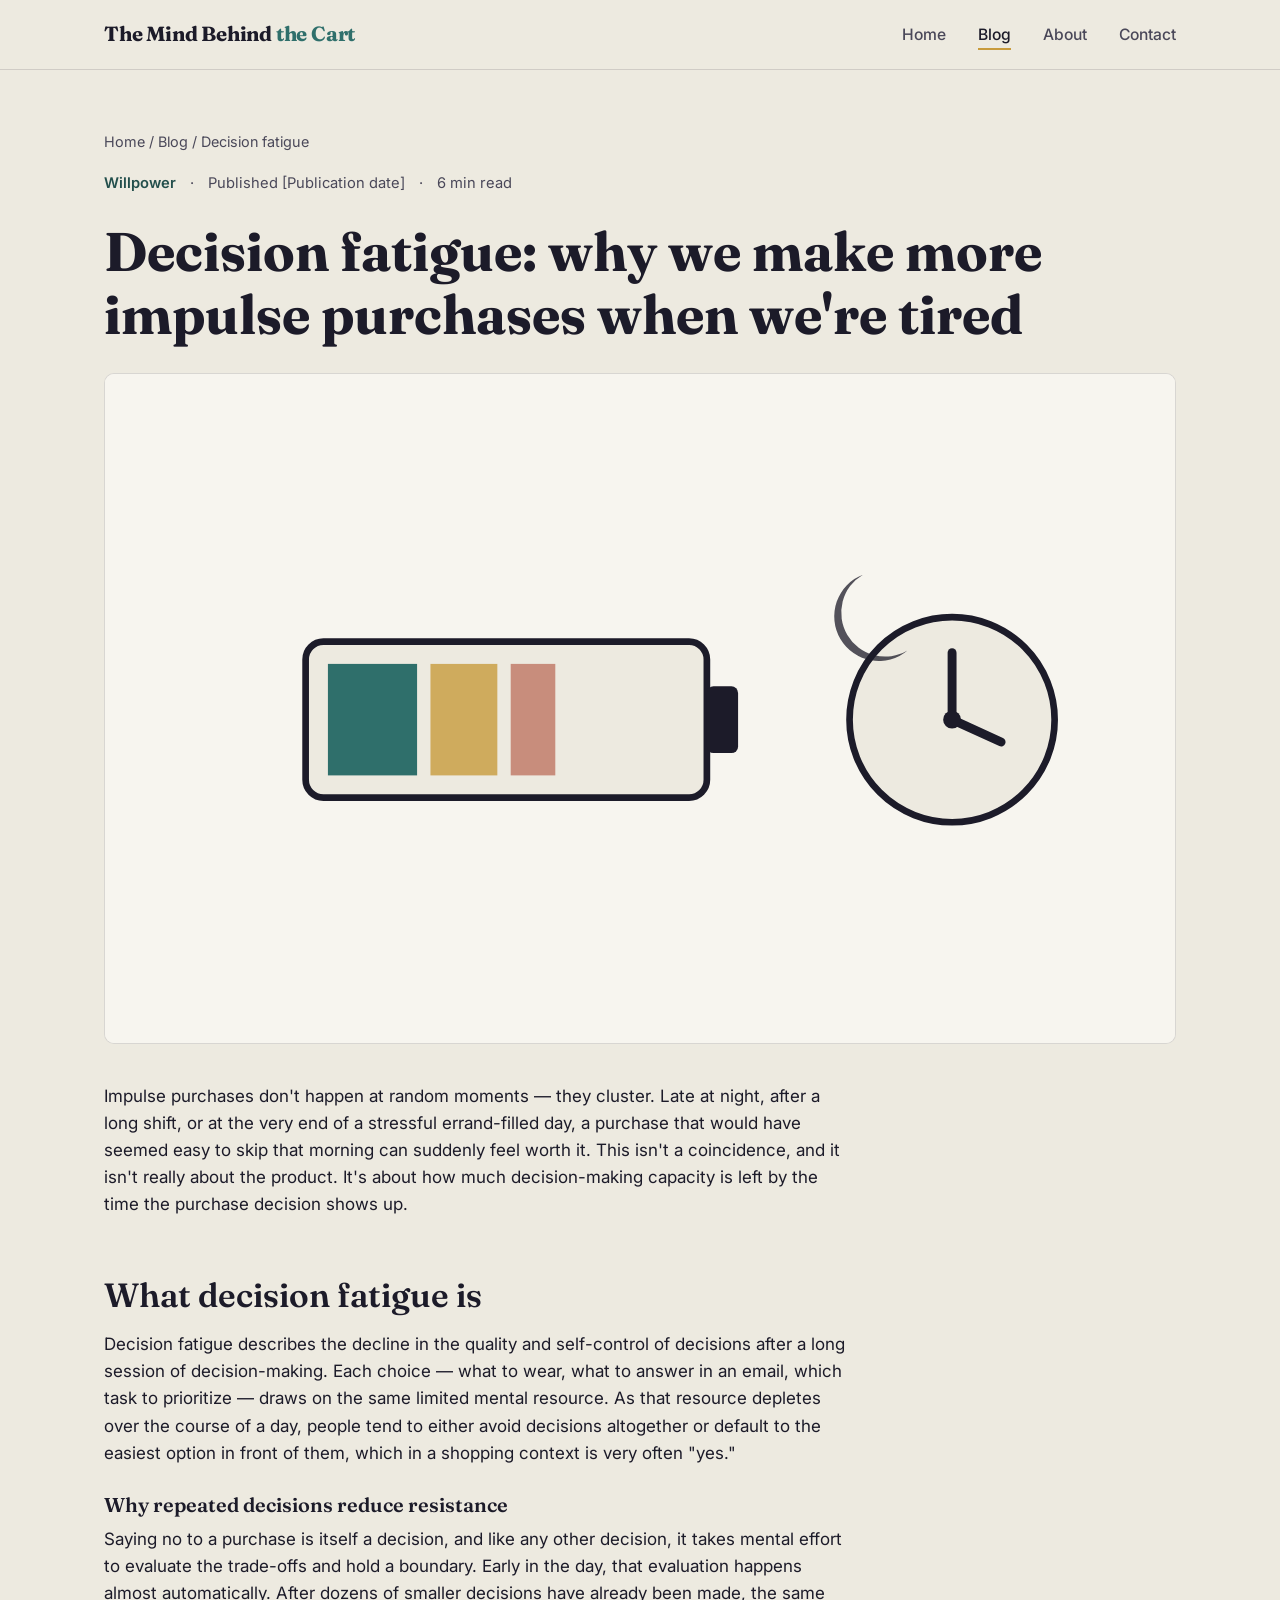
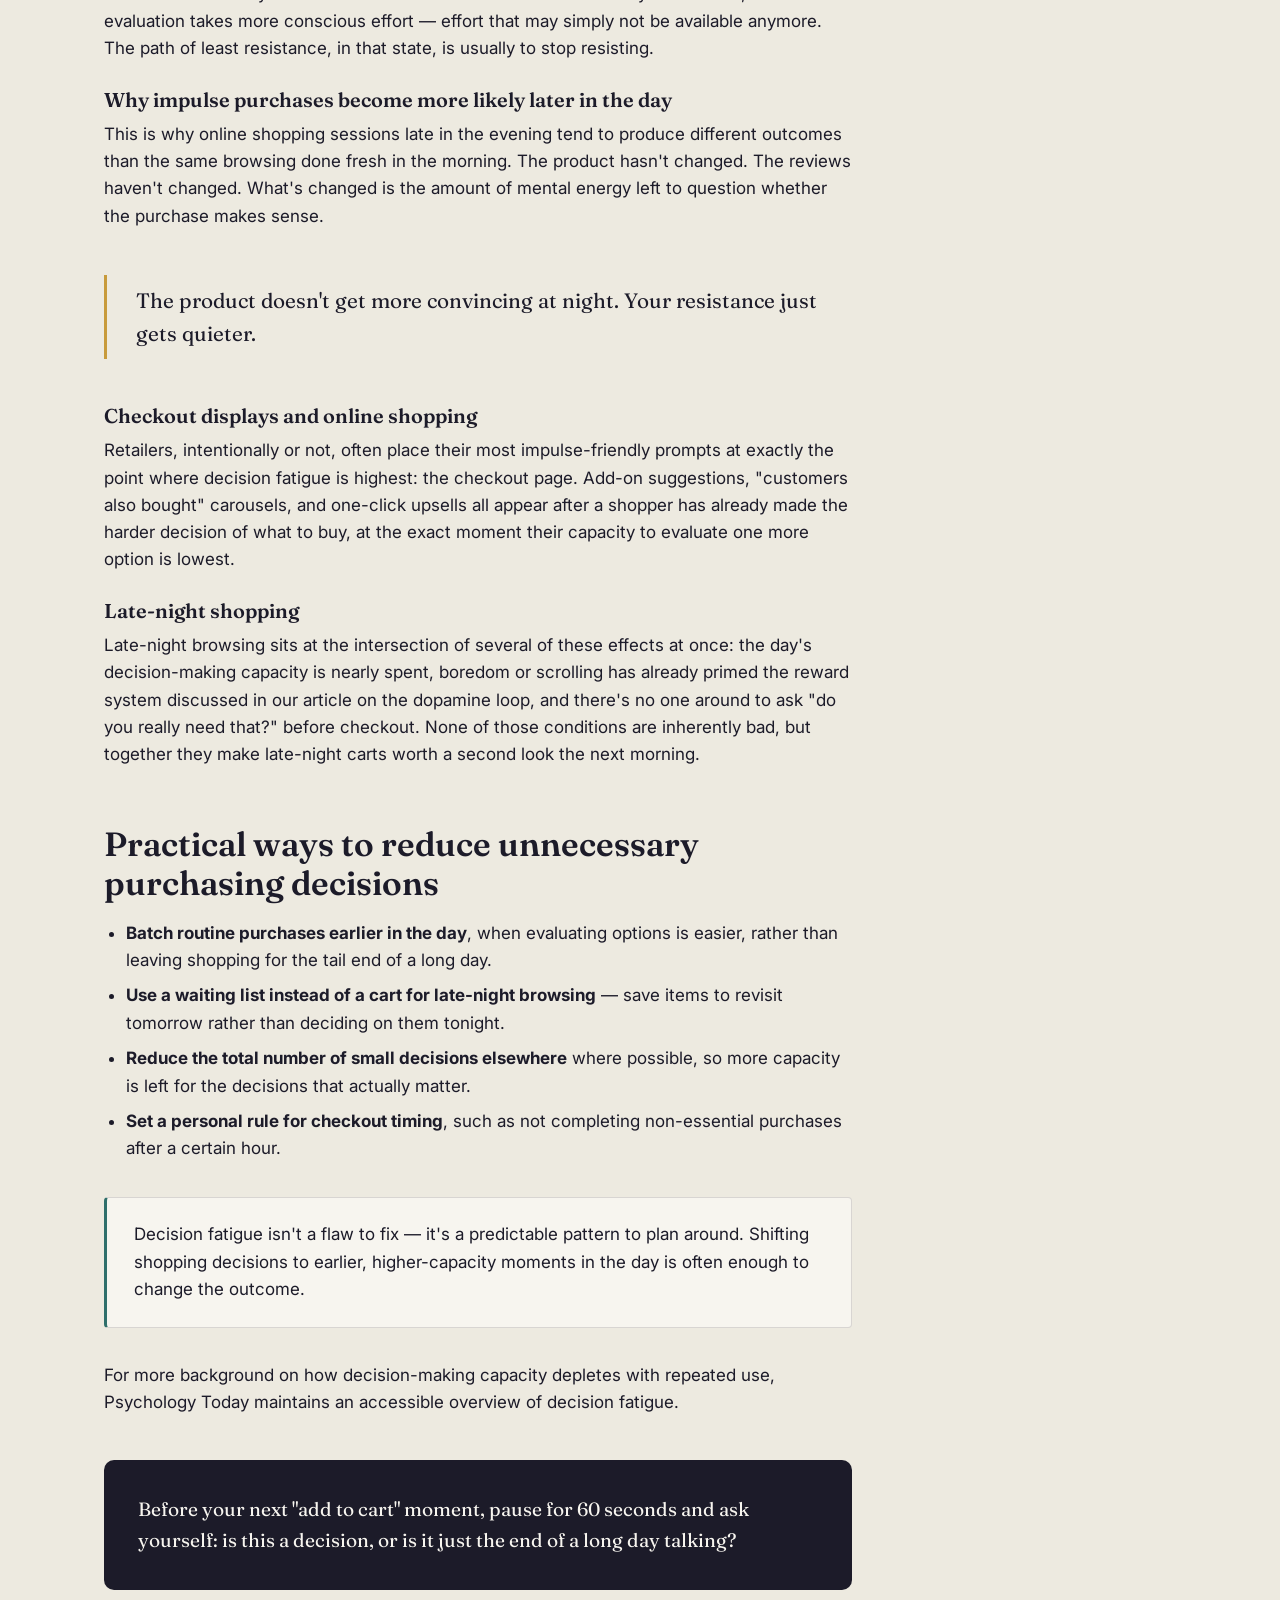
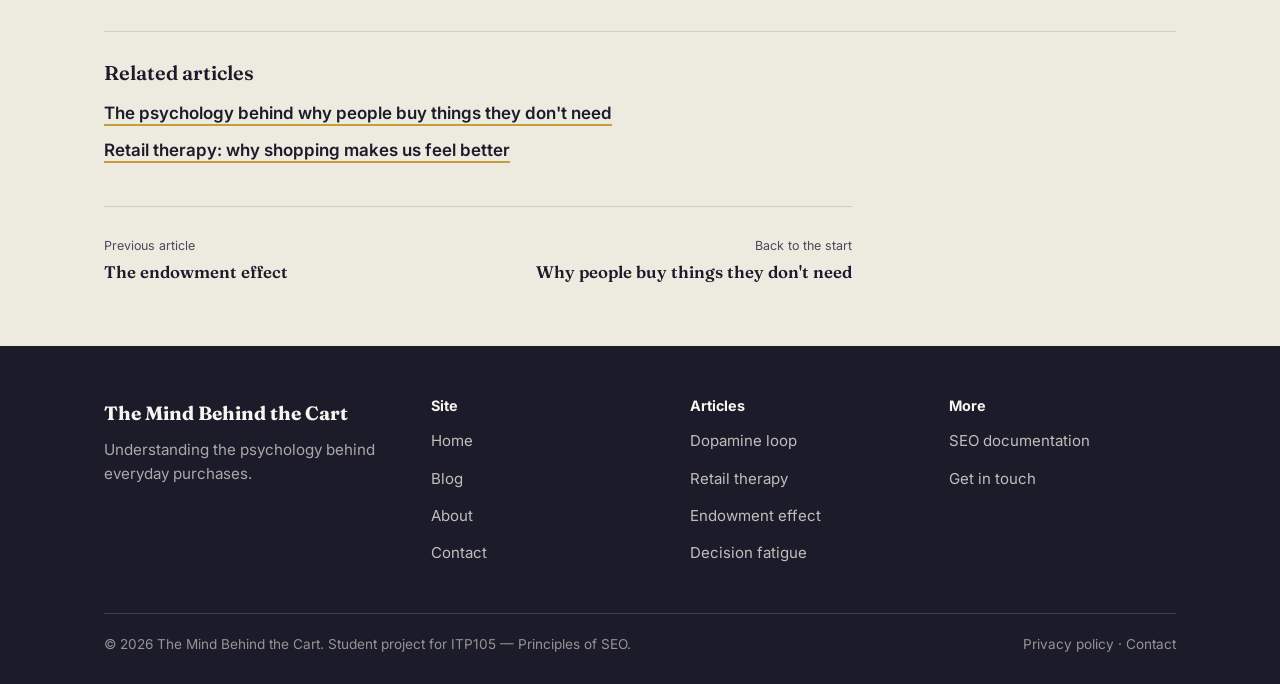
==== site/blog/decision-fatigue-shopping.html @ 9cd6f9ff "initial commit" ====
<!DOCTYPE html>
<html lang="en">
<head>
<meta charset="UTF-8">
<meta name="viewport" content="width=device-width, initial-scale=1.0">
<title>Decision Fatigue and Shopping: Why Willpower Runs Out</title>
<meta name="description" content="Discover how decision fatigue can affect shopping decisions and increase the likelihood of impulse purchases.">
<link rel="canonical" href="/blog/decision-fatigue-shopping">
<meta property="og:title" content="Decision Fatigue and Shopping: Why Willpower Runs Out">
<meta property="og:description" content="Discover how decision fatigue can affect shopping decisions and increase the likelihood of impulse purchases.">
<meta property="og:type" content="article">
<link rel="stylesheet" href="../css/style.css">
</head>
<body>

<header class="site-header">
  <div class="wrap">
    <a class="brand" href="../index.html">The Mind Behind <span>the Cart</span></a>
    <button class="nav-toggle" aria-label="Toggle navigation menu" aria-expanded="false">
      <span></span><span></span><span></span>
    </button>
    <nav class="main-nav" aria-label="Primary">
      <ul>
        <li><a href="../index.html">Home</a></li>
        <li><a href="index.html" aria-current="page">Blog</a></li>
        <li><a href="../about.html">About</a></li>
        <li><a href="../contact.html">Contact</a></li>
      </ul>
    </nav>
  </div>
</header>

<main>
  <article class="section">
    <div class="wrap">
      <p class="breadcrumb"><a href="../index.html">Home</a> / <a href="index.html">Blog</a> / Decision fatigue</p>

      <div class="article-meta">
        <span class="article-cat">Willpower</span>
        <span>&middot;</span>
        <span>Published <time datetime="2026-01-01">[Publication date]</time></span>
        <span>&middot;</span>
        <span>6 min read</span>
      </div>

      <h1>Decision fatigue: why we make more impulse purchases when we're tired</h1>

      <div class="article-hero-art">
        <img src="../images/art-decision-fatigue.svg" alt="Illustration of a battery icon depleting into the shape of a moon and clock, representing willpower running low late at night">
      </div>

      <div class="article-body">
        <p>Impulse purchases don't happen at random moments — they cluster. Late at night, after a long shift, or at the very end of a stressful errand-filled day, a purchase that would have seemed easy to skip that morning can suddenly feel worth it. This isn't a coincidence, and it isn't really about the product. It's about how much decision-making capacity is left by the time the purchase decision shows up.</p>

        <h2>What decision fatigue is</h2>
        <p>Decision fatigue describes the decline in the quality and self-control of decisions after a long session of decision-making. Each choice — what to wear, what to answer in an email, which task to prioritize — draws on the same limited mental resource. As that resource depletes over the course of a day, people tend to either avoid decisions altogether or default to the easiest option in front of them, which in a shopping context is very often "yes."</p>

        <h3>Why repeated decisions reduce resistance</h3>
        <p>Saying no to a purchase is itself a decision, and like any other decision, it takes mental effort to evaluate the trade-offs and hold a boundary. Early in the day, that evaluation happens almost automatically. After dozens of smaller decisions have already been made, the same evaluation takes more conscious effort — effort that may simply not be available anymore. The path of least resistance, in that state, is usually to stop resisting.</p>

        <h3>Why impulse purchases become more likely later in the day</h3>
        <p>This is why online shopping sessions late in the evening tend to produce different outcomes than the same browsing done fresh in the morning. The product hasn't changed. The reviews haven't changed. What's changed is the amount of mental energy left to question whether the purchase makes sense.</p>

        <div class="pull-quote">The product doesn't get more convincing at night. Your resistance just gets quieter.</div>

        <h3>Checkout displays and online shopping</h3>
        <p>Retailers, intentionally or not, often place their most impulse-friendly prompts at exactly the point where decision fatigue is highest: the checkout page. Add-on suggestions, "customers also bought" carousels, and one-click upsells all appear after a shopper has already made the harder decision of what to buy, at the exact moment their capacity to evaluate one more option is lowest.</p>

        <h3>Late-night shopping</h3>
        <p>Late-night browsing sits at the intersection of several of these effects at once: the day's decision-making capacity is nearly spent, boredom or scrolling has already primed the reward system discussed in <a href="dopamine-and-impulse-buying.html">our article on the dopamine loop</a>, and there's no one around to ask "do you really need that?" before checkout. None of those conditions are inherently bad, but together they make late-night carts worth a second look the next morning.</p>

        <h2>Practical ways to reduce unnecessary purchasing decisions</h2>
        <ul>
          <li><strong>Batch routine purchases earlier in the day</strong>, when evaluating options is easier, rather than leaving shopping for the tail end of a long day.</li>
          <li><strong>Use a waiting list instead of a cart for late-night browsing</strong> — save items to revisit tomorrow rather than deciding on them tonight.</li>
          <li><strong>Reduce the total number of small decisions elsewhere</strong> where possible, so more capacity is left for the decisions that actually matter.</li>
          <li><strong>Set a personal rule for checkout timing</strong>, such as not completing non-essential purchases after a certain hour.</li>
        </ul>

        <div class="callout">
          <p>Decision fatigue isn't a flaw to fix — it's a predictable pattern to plan around. Shifting shopping decisions to earlier, higher-capacity moments in the day is often enough to change the outcome.</p>
        </div>

        <p>For more background on how decision-making capacity depletes with repeated use, Psychology Today maintains an accessible overview of <a href="https://www.psychologytoday.com/us/basics/decision-fatigue" target="_blank" rel="noopener noreferrer">decision fatigue</a>.</p>

        <div class="article-cta">
          <p>Before your next "add to cart" moment, pause for 60 seconds and ask yourself: is this a decision, or is it just the end of a long day talking?</p>
        </div>
      </div>

      <div class="related">
        <h3>Related articles</h3>
        <ul>
          <li><a href="why-people-buy-things-they-dont-need.html">The psychology behind why people buy things they don't need</a></li>
          <li><a href="retail-therapy.html">Retail therapy: why shopping makes us feel better</a></li>
        </ul>
      </div>

      <nav class="post-nav" aria-label="Article navigation">
        <a href="endowment-effect-shopping.html"><span class="label">Previous article</span><span class="title">The endowment effect</span></a>
        <a class="next" href="why-people-buy-things-they-dont-need.html"><span class="label">Back to the start</span><span class="title">Why people buy things they don't need</span></a>
      </nav>
    </div>
  </article>
</main>

<footer class="site-footer">
  <div class="wrap">
    <div class="footer-grid">
      <div>
        <p class="footer-brand">The Mind Behind the Cart</p>
        <p class="footer-tagline">Understanding the psychology behind everyday purchases.</p>
      </div>
      <div class="footer-col">
        <h4>Site</h4>
        <ul>
          <li><a href="../index.html">Home</a></li>
          <li><a href="index.html">Blog</a></li>
          <li><a href="../about.html">About</a></li>
          <li><a href="../contact.html">Contact</a></li>
        </ul>
      </div>
      <div class="footer-col">
        <h4>Articles</h4>
        <ul>
          <li><a href="dopamine-and-impulse-buying.html">Dopamine loop</a></li>
          <li><a href="retail-therapy.html">Retail therapy</a></li>
          <li><a href="endowment-effect-shopping.html">Endowment effect</a></li>
          <li><a href="decision-fatigue-shopping.html">Decision fatigue</a></li>
        </ul>
      </div>
      <div class="footer-col">
        <h4>More</h4>
        <ul>
          <li><a href="../seo-notes.html">SEO documentation</a></li>
          <li><a href="../contact.html#contact-form">Get in touch</a></li>
        </ul>
      </div>
    </div>
    <div class="footer-bottom">
      <span>&copy; 2026 The Mind Behind the Cart. Student project for ITP105 — Principles of SEO.</span>
      <span>Privacy policy &middot; <a href="../contact.html">Contact</a></span>
    </div>
  </div>
</footer>

<script src="../js/main.js"></script>
</body>
</html>
---- site/css/style.css ----
/* ==========================================================================
   The Mind Behind the Cart — design system
   Palette: ink navy, bone paper, muted mustard, quiet teal, brick accent.
   Type: Fraunces (display/serif) + Inter (body/sans)
   ========================================================================== */

@import url('https://fonts.googleapis.com/css2?family=Fraunces:opsz,wght@9..144,400;9..144,500;9..144,600;9..144,700;9..144,900&family=Inter:wght@400;500;600;700&display=swap');

:root{
  --ink: #1C1B29;
  --ink-soft: #4A4859;
  --paper: #EDEAE0;
  --paper-raised: #F7F5EF;
  --mustard: #C89B3C;
  --mustard-deep: #9C7724;
  --teal: #2F6F6B;
  --teal-deep: #234F4C;
  --brick: #B1503B;
  --line: rgba(28,27,41,0.14);
  --line-soft: rgba(28,27,41,0.08);

  --font-display: 'Fraunces', Georgia, serif;
  --font-body: 'Inter', -apple-system, BlinkMacSystemFont, 'Segoe UI', sans-serif;

  --radius-s: 4px;
  --radius-m: 10px;
  --maxw: 1120px;

  color-scheme: light;
}

*, *::before, *::after{ box-sizing: border-box; }

html{ scroll-behavior: smooth; }

body{
  margin: 0;
  font-family: var(--font-body);
  background: var(--paper);
  color: var(--ink);
  line-height: 1.6;
  font-size: 17px;
  -webkit-font-smoothing: antialiased;
}

img{ max-width: 100%; height: auto; display: block; }

a{ color: inherit; text-decoration: none; }

.wrap{
  width: 100%;
  max-width: var(--maxw);
  margin: 0 auto;
  padding: 0 24px;
}

h1, h2, h3, h4{
  font-family: var(--font-display);
  font-weight: 600;
  line-height: 1.15;
  margin: 0 0 0.5em 0;
  color: var(--ink);
}

h1{ font-size: clamp(2.2rem, 5vw, 3.4rem); font-weight: 700; }
h2{ font-size: clamp(1.5rem, 3vw, 2.1rem); }
h3{ font-size: 1.25rem; font-weight: 600; }

p{ margin: 0 0 1.1em 0; }

.lede{
  font-size: 1.15rem;
  color: var(--ink-soft);
  max-width: 62ch;
}

.visually-hidden{
  position: absolute; width: 1px; height: 1px; overflow: hidden;
  clip: rect(0 0 0 0); white-space: nowrap;
}

:focus-visible{
  outline: 3px solid var(--teal);
  outline-offset: 2px;
}

/* ---------- buttons ---------- */
.btn{
  display: inline-flex;
  align-items: center;
  gap: 0.5em;
  font-family: var(--font-body);
  font-weight: 600;
  font-size: 0.98rem;
  padding: 0.85em 1.5em;
  border-radius: var(--radius-s);
  border: 1px solid transparent;
  cursor: pointer;
  transition: background-color 0.15s ease, color 0.15s ease, border-color 0.15s ease;
}
.btn-primary{ background: var(--ink); color: var(--paper-raised); }
.btn-primary:hover{ background: var(--teal-deep); }
.btn-outline{ background: transparent; color: var(--ink); border-color: var(--ink); }
.btn-outline:hover{ background: var(--ink); color: var(--paper-raised); }

/* ---------- header / nav ---------- */
.site-header{
  position: sticky;
  top: 0;
  z-index: 40;
  background: var(--paper);
  border-bottom: 1px solid var(--line);
}
.site-header .wrap{
  display: flex;
  align-items: center;
  justify-content: space-between;
  padding-top: 18px;
  padding-bottom: 18px;
}
.brand{
  font-family: var(--font-display);
  font-weight: 700;
  font-size: 1.28rem;
  letter-spacing: -0.01em;
}
.brand span{ color: var(--teal); }

.main-nav ul{
  list-style: none;
  display: flex;
  gap: 2rem;
  margin: 0;
  padding: 0;
}
.main-nav a{
  font-size: 0.98rem;
  font-weight: 500;
  color: var(--ink-soft);
  padding-bottom: 4px;
  border-bottom: 2px solid transparent;
}
.main-nav a:hover,
.main-nav a[aria-current="page"]{
  color: var(--ink);
  border-bottom-color: var(--mustard);
}

.nav-toggle{
  display: none;
  flex-direction: column;
  gap: 5px;
  background: none;
  border: none;
  cursor: pointer;
  padding: 8px;
}
.nav-toggle span{
  width: 24px; height: 2px; background: var(--ink); display: block;
}

@media (max-width: 760px){
  .nav-toggle{ display: flex; }
  .main-nav{
    position: absolute;
    top: 100%; left: 0; right: 0;
    background: var(--paper);
    border-bottom: 1px solid var(--line);
    max-height: 0;
    overflow: hidden;
    transition: max-height 0.25s ease;
  }
  .main-nav.is-open{ max-height: 320px; }
  .main-nav ul{
    flex-direction: column;
    gap: 0;
    padding: 8px 24px 20px;
  }
  .main-nav li{ border-top: 1px solid var(--line-soft); }
  .main-nav a{ display: block; padding: 14px 0; border-bottom: none; }
}

/* ---------- hero ---------- */
.hero{
  padding: 64px 0 72px;
}
.hero .wrap{
  display: grid;
  grid-template-columns: 1.15fr 0.85fr;
  gap: 48px;
  align-items: center;
}
.hero-eyebrow{
  font-size: 0.95rem;
  color: var(--teal-deep);
  font-weight: 600;
  margin-bottom: 0.9em;
}
.hero h1{ margin-bottom: 0.45em; }
.hero .lede{ margin-bottom: 1.6em; }
.hero-art{ width: 100%; }
.hero-actions{ display: flex; gap: 14px; flex-wrap: wrap; }

@media (max-width: 860px){
  .hero .wrap{ grid-template-columns: 1fr; }
  .hero-art{ order: -1; max-width: 340px; margin: 0 auto; }
}

/* ---------- sections ---------- */
.section{ padding: 60px 0; }
.section-alt{ background: var(--paper-raised); border-top: 1px solid var(--line); border-bottom: 1px solid var(--line); }
.section-dark{ background: var(--ink); color: var(--paper-raised); }
.section-dark h2, .section-dark h3{ color: var(--paper-raised); }
.section-head{
  display: flex;
  justify-content: space-between;
  align-items: flex-end;
  gap: 24px;
  margin-bottom: 2.2rem;
  flex-wrap: wrap;
}
.section-head p{ margin: 0; color: var(--ink-soft); max-width: 46ch; }

/* ---------- receipt list (concept ledger) ---------- */
.receipt{
  background: var(--paper-raised);
  border: 1px solid var(--line);
  border-radius: var(--radius-m);
  padding: 8px 0;
}
.receipt-row{
  display: grid;
  grid-template-columns: auto 1fr auto;
  gap: 18px;
  align-items: baseline;
  padding: 20px 28px;
  border-bottom: 1px dashed var(--line);
}
.receipt-row:last-child{ border-bottom: none; }
.receipt-code{
  font-family: var(--font-display);
  font-weight: 700;
  color: var(--mustard-deep);
  font-size: 1.1rem;
}
.receipt-row h3{ margin: 0 0 0.25em 0; }
.receipt-row p{ margin: 0; color: var(--ink-soft); font-size: 0.98rem; }
.receipt-tag{
  font-size: 0.85rem;
  color: var(--ink-soft);
  white-space: nowrap;
  align-self: start;
}
@media (max-width: 600px){
  .receipt-row{ grid-template-columns: auto 1fr; }
  .receipt-tag{ grid-column: 2; }
}

/* ---------- cards ---------- */
.card-grid{
  display: grid;
  grid-template-columns: repeat(3, 1fr);
  gap: 28px;
}
@media (max-width: 900px){ .card-grid{ grid-template-columns: repeat(2, 1fr); } }
@media (max-width: 620px){ .card-grid{ grid-template-columns: 1fr; } }

.post-card{
  display: flex;
  flex-direction: column;
  background: var(--paper-raised);
  border: 1px solid var(--line);
  border-radius: var(--radius-m);
  overflow: hidden;
  transition: border-color 0.15s ease;
}
.post-card:hover{ border-color: var(--mustard); }
.post-card .post-card-art{
  aspect-ratio: 16/10;
  background: var(--paper);
  border-bottom: 1px solid var(--line);
}
.post-card-body{ padding: 22px 24px 26px; display: flex; flex-direction: column; gap: 10px; flex: 1; }
.post-card-cat{
  font-size: 0.82rem;
  font-weight: 600;
  color: var(--teal-deep);
}
.post-card h3{ font-size: 1.15rem; margin-bottom: 0.2em; }
.post-card p{ color: var(--ink-soft); font-size: 0.96rem; margin-bottom: 0; flex: 1; }
.post-card .read-more{
  margin-top: 8px;
  font-weight: 600;
  font-size: 0.94rem;
  color: var(--ink);
  border-bottom: 2px solid var(--mustard);
  align-self: flex-start;
  padding-bottom: 2px;
}

/* ---------- featured post ---------- */
.featured{
  display: grid;
  grid-template-columns: 0.9fr 1.1fr;
  gap: 40px;
  align-items: center;
  background: var(--paper-raised);
  border: 1px solid var(--line);
  border-radius: var(--radius-m);
  overflow: hidden;
}
.featured-art{ background: var(--paper); align-self: stretch; display:flex; align-items:center; justify-content:center; padding: 24px; }
.featured-body{ padding: 32px 36px 32px 0; }
.featured-cat{ font-size: 0.85rem; font-weight: 600; color: var(--teal-deep); margin-bottom: 0.6em; }
@media (max-width: 800px){
  .featured{ grid-template-columns: 1fr; }
  .featured-body{ padding: 8px 28px 32px; }
  .featured-art{ padding: 28px 28px 0; }
}

/* ---------- article ---------- */
.breadcrumb{
  font-size: 0.9rem;
  color: var(--ink-soft);
  margin-bottom: 1.2rem;
}
.breadcrumb a:hover{ color: var(--ink); }
.article-meta{
  display: flex;
  gap: 14px;
  align-items: center;
  color: var(--ink-soft);
  font-size: 0.92rem;
  margin-bottom: 1.6rem;
}
.article-cat{
  color: var(--teal-deep);
  font-weight: 600;
}
.article-hero-art{
  margin: 0 0 2.4rem;
  border-radius: var(--radius-m);
  overflow: hidden;
  border: 1px solid var(--line);
  background: var(--paper-raised);
}
.article-body{
  max-width: 68ch;
}
.article-body h2{ margin-top: 1.7em; }
.article-body h3{ margin-top: 1.3em; }
.article-body ul, .article-body ol{ padding-left: 1.3em; }
.article-body li{ margin-bottom: 0.5em; }

.pull-quote{
  border-left: 3px solid var(--mustard);
  padding: 0.4em 0 0.4em 1.4em;
  margin: 2.2em 0;
  font-family: var(--font-display);
  font-size: 1.3rem;
  color: var(--ink);
}

.callout{
  background: var(--paper-raised);
  border: 1px solid var(--line);
  border-left: 3px solid var(--teal);
  border-radius: var(--radius-s);
  padding: 1.4em 1.6em;
  margin: 2em 0;
}
.callout p:last-child{ margin-bottom: 0; }

.article-cta{
  margin-top: 2.6em;
  padding: 2em;
  background: var(--ink);
  color: var(--paper-raised);
  border-radius: var(--radius-m);
}
.article-cta p{ font-family: var(--font-display); font-size: 1.2rem; margin: 0; }

.article-sources{
  margin-top: 2.4em;
  padding-top: 1.6em;
  border-top: 1px solid var(--line);
  font-size: 0.92rem;
  color: var(--ink-soft);
}
.article-sources a{ text-decoration: underline; text-underline-offset: 2px; }
.article-sources a:hover{ color: var(--ink); }

.post-nav{
  display: flex;
  justify-content: space-between;
  gap: 20px;
  margin-top: 2.6rem;
  padding-top: 1.8rem;
  border-top: 1px solid var(--line);
  max-width: 68ch;
}
.post-nav a{
  font-size: 0.92rem;
  color: var(--ink-soft);
}
.post-nav a:hover{ color: var(--ink); }
.post-nav .label{ display:block; font-size: 0.78rem; color: var(--ink-soft); margin-bottom: 3px; }
.post-nav .title{ font-family: var(--font-display); font-size: 1.05rem; color: var(--ink); font-weight: 600; }
.post-nav .next{ text-align: right; }

.related{
  margin-top: 2.6rem;
  padding-top: 1.8rem;
  border-top: 1px solid var(--line);
}
.related h3{ margin-bottom: 1rem; }
.related ul{ list-style: none; padding: 0; margin: 0; display: grid; gap: 10px; }
.related a{ font-weight: 600; border-bottom: 2px solid var(--mustard); padding-bottom: 1px; }

/* ---------- about ---------- */
.about-grid{
  display: grid;
  grid-template-columns: 1fr 1fr;
  gap: 48px;
  align-items: start;
}
@media (max-width: 800px){ .about-grid{ grid-template-columns: 1fr; } }
.author-card{
  background: var(--paper-raised);
  border: 1px solid var(--line);
  border-radius: var(--radius-m);
  padding: 28px;
  display: flex;
  gap: 18px;
  align-items: flex-start;
}
.author-avatar{
  width: 56px; height: 56px; border-radius: 50%;
  background: var(--teal);
  flex-shrink: 0;
}

/* ---------- contact ---------- */
.contact-grid{
  display: grid;
  grid-template-columns: 1fr 1fr;
  gap: 56px;
}
@media (max-width: 800px){ .contact-grid{ grid-template-columns: 1fr; } }
.field{ margin-bottom: 1.3em; }
.field label{
  display: block;
  font-weight: 600;
  font-size: 0.92rem;
  margin-bottom: 0.4em;
}
.field input, .field textarea{
  width: 100%;
  font-family: var(--font-body);
  font-size: 1rem;
  padding: 0.8em 0.9em;
  border: 1px solid var(--line);
  border-radius: var(--radius-s);
  background: var(--paper-raised);
  color: var(--ink);
}
.field input:focus, .field textarea:focus{
  outline: 3px solid var(--teal);
  outline-offset: 1px;
  border-color: var(--teal);
}
.field textarea{ min-height: 140px; resize: vertical; }
.form-note{ font-size: 0.86rem; color: var(--ink-soft); margin-top: 1em; }
.form-success{
  display:none;
  background: var(--paper-raised);
  border: 1px solid var(--teal);
  border-radius: var(--radius-s);
  padding: 1em 1.2em;
  margin-top: 1.2em;
  color: var(--teal-deep);
  font-weight: 600;
}
.contact-info h3{ margin-bottom: 0.5em; }
.contact-info ul{ list-style: none; padding: 0; margin: 0 0 1.6em; }
.contact-info li{ margin-bottom: 0.6em; color: var(--ink-soft); }
.social-links{ display: flex; gap: 14px; }
.social-links a{
  display: inline-flex; align-items:center; justify-content:center;
  width: 40px; height: 40px;
  border: 1px solid var(--line);
  border-radius: 50%;
  font-size: 0.85rem;
  font-weight: 700;
}
.social-links a:hover{ border-color: var(--mustard); color: var(--mustard-deep); }

/* ---------- SEO docs table ---------- */
.seo-table-wrap{ overflow-x: auto; }
table.seo-table{
  width: 100%;
  border-collapse: collapse;
  font-size: 0.92rem;
  background: var(--paper-raised);
}
table.seo-table th, table.seo-table td{
  border: 1px solid var(--line);
  padding: 12px 14px;
  text-align: left;
  vertical-align: top;
}
table.seo-table th{
  background: var(--ink);
  color: var(--paper-raised);
  font-family: var(--font-display);
  font-weight: 600;
}

/* ---------- CTA band ---------- */
.cta-band{
  text-align: left;
  padding: 56px 0;
}
.cta-band .wrap{
  background: var(--ink);
  color: var(--paper-raised);
  border-radius: var(--radius-m);
  padding: 48px;
  display: flex;
  align-items: center;
  justify-content: space-between;
  gap: 24px;
  flex-wrap: wrap;
}
.cta-band h2{ color: var(--paper-raised); margin-bottom: 0.3em; }
.cta-band p{ margin: 0; color: rgba(247,245,239,0.8); }

/* ---------- footer ---------- */
.site-footer{
  background: var(--ink);
  color: rgba(247,245,239,0.82);
  padding: 52px 0 28px;
}
.footer-grid{
  display: grid;
  grid-template-columns: 1.3fr 1fr 1fr 1fr;
  gap: 32px;
  margin-bottom: 36px;
}
@media (max-width: 760px){ .footer-grid{ grid-template-columns: 1fr 1fr; } }
.footer-brand{
  font-family: var(--font-display);
  font-size: 1.2rem;
  font-weight: 700;
  color: var(--paper-raised);
  margin-bottom: 0.5em;
}
.footer-tagline{ color: rgba(247,245,239,0.65); font-size: 0.95rem; max-width: 32ch; }
.footer-col h4{
  color: var(--paper-raised);
  font-size: 0.9rem;
  margin-bottom: 0.9em;
  font-family: var(--font-body);
  font-weight: 700;
}
.footer-col ul{ list-style: none; padding: 0; margin: 0; }
.footer-col li{ margin-bottom: 0.6em; }
.footer-col a{ color: rgba(247,245,239,0.75); font-size: 0.94rem; }
.footer-col a:hover{ color: var(--paper-raised); }
.footer-bottom{
  border-top: 1px solid rgba(247,245,239,0.15);
  padding-top: 20px;
  display: flex;
  justify-content: space-between;
  gap: 16px;
  flex-wrap: wrap;
  font-size: 0.85rem;
  color: rgba(247,245,239,0.55);
}

/* ---------- utility ---------- */
.center-head{ text-align: left; max-width: 62ch; }
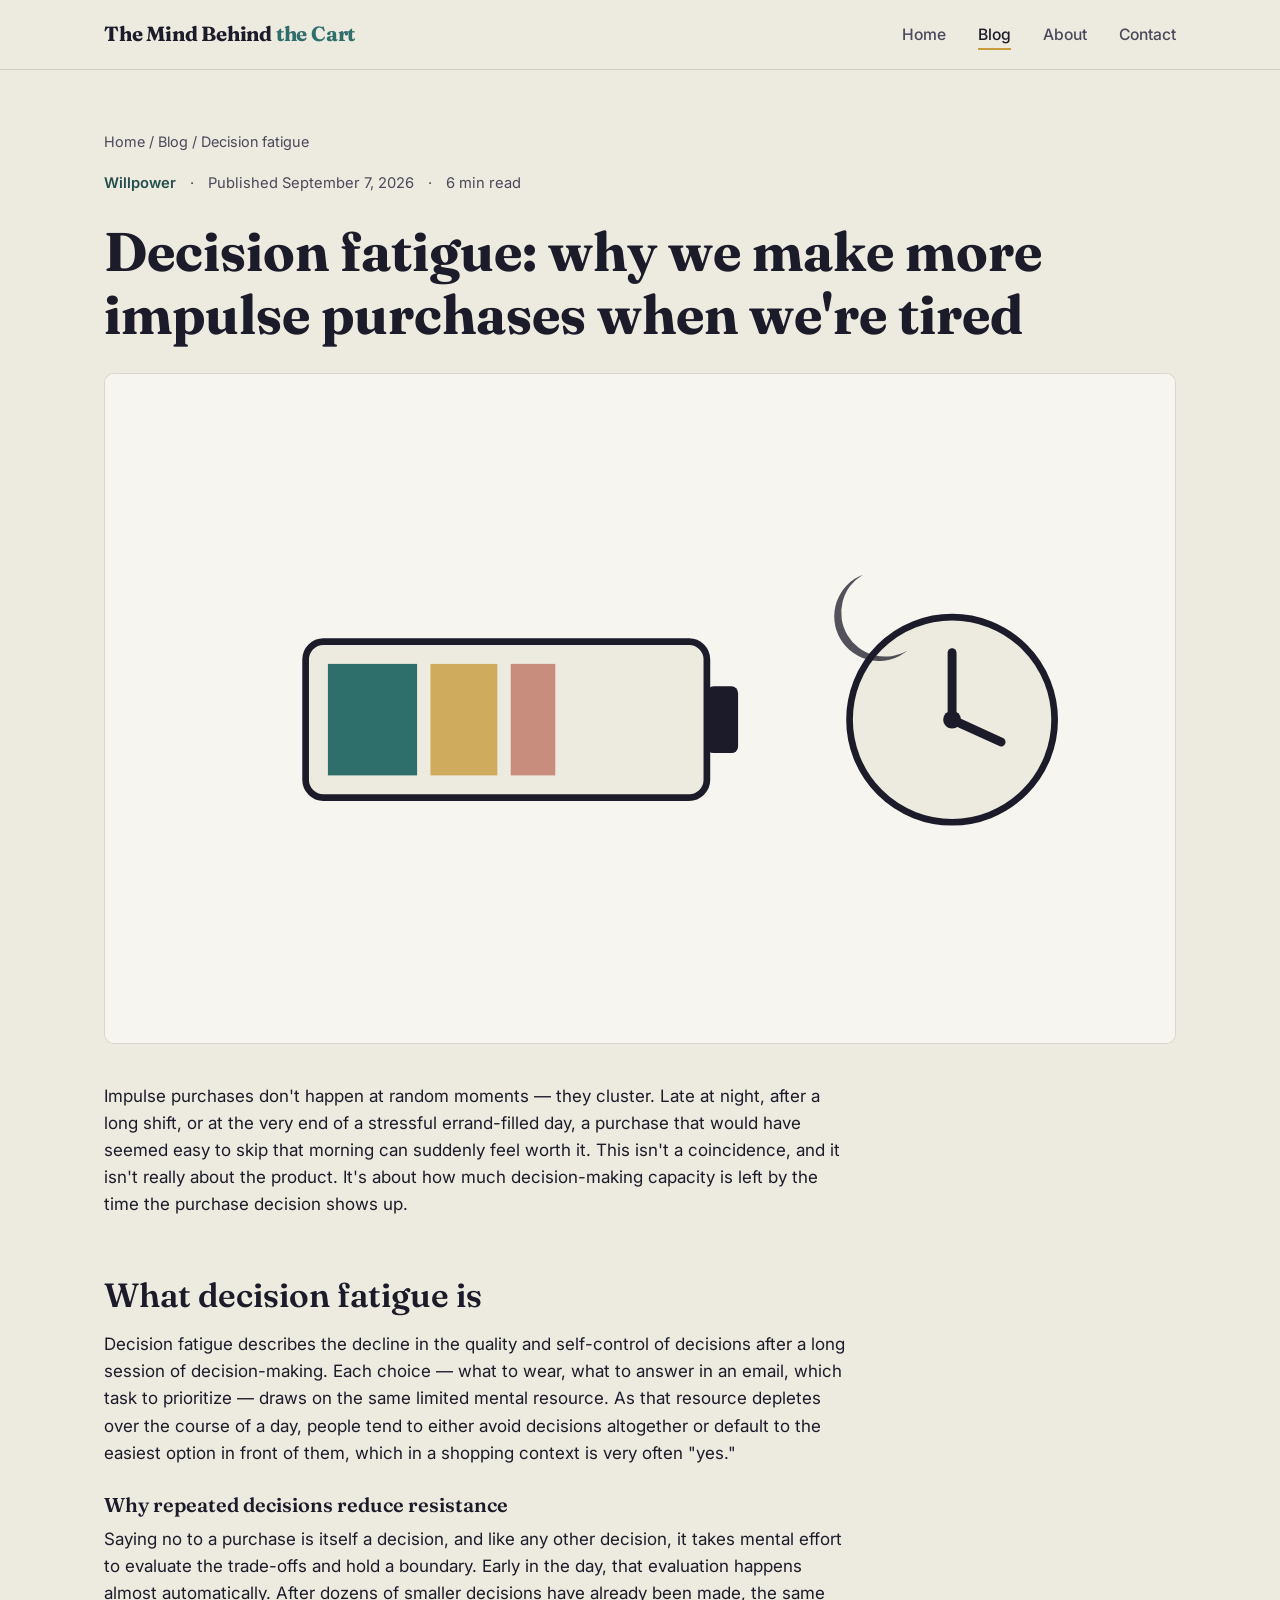
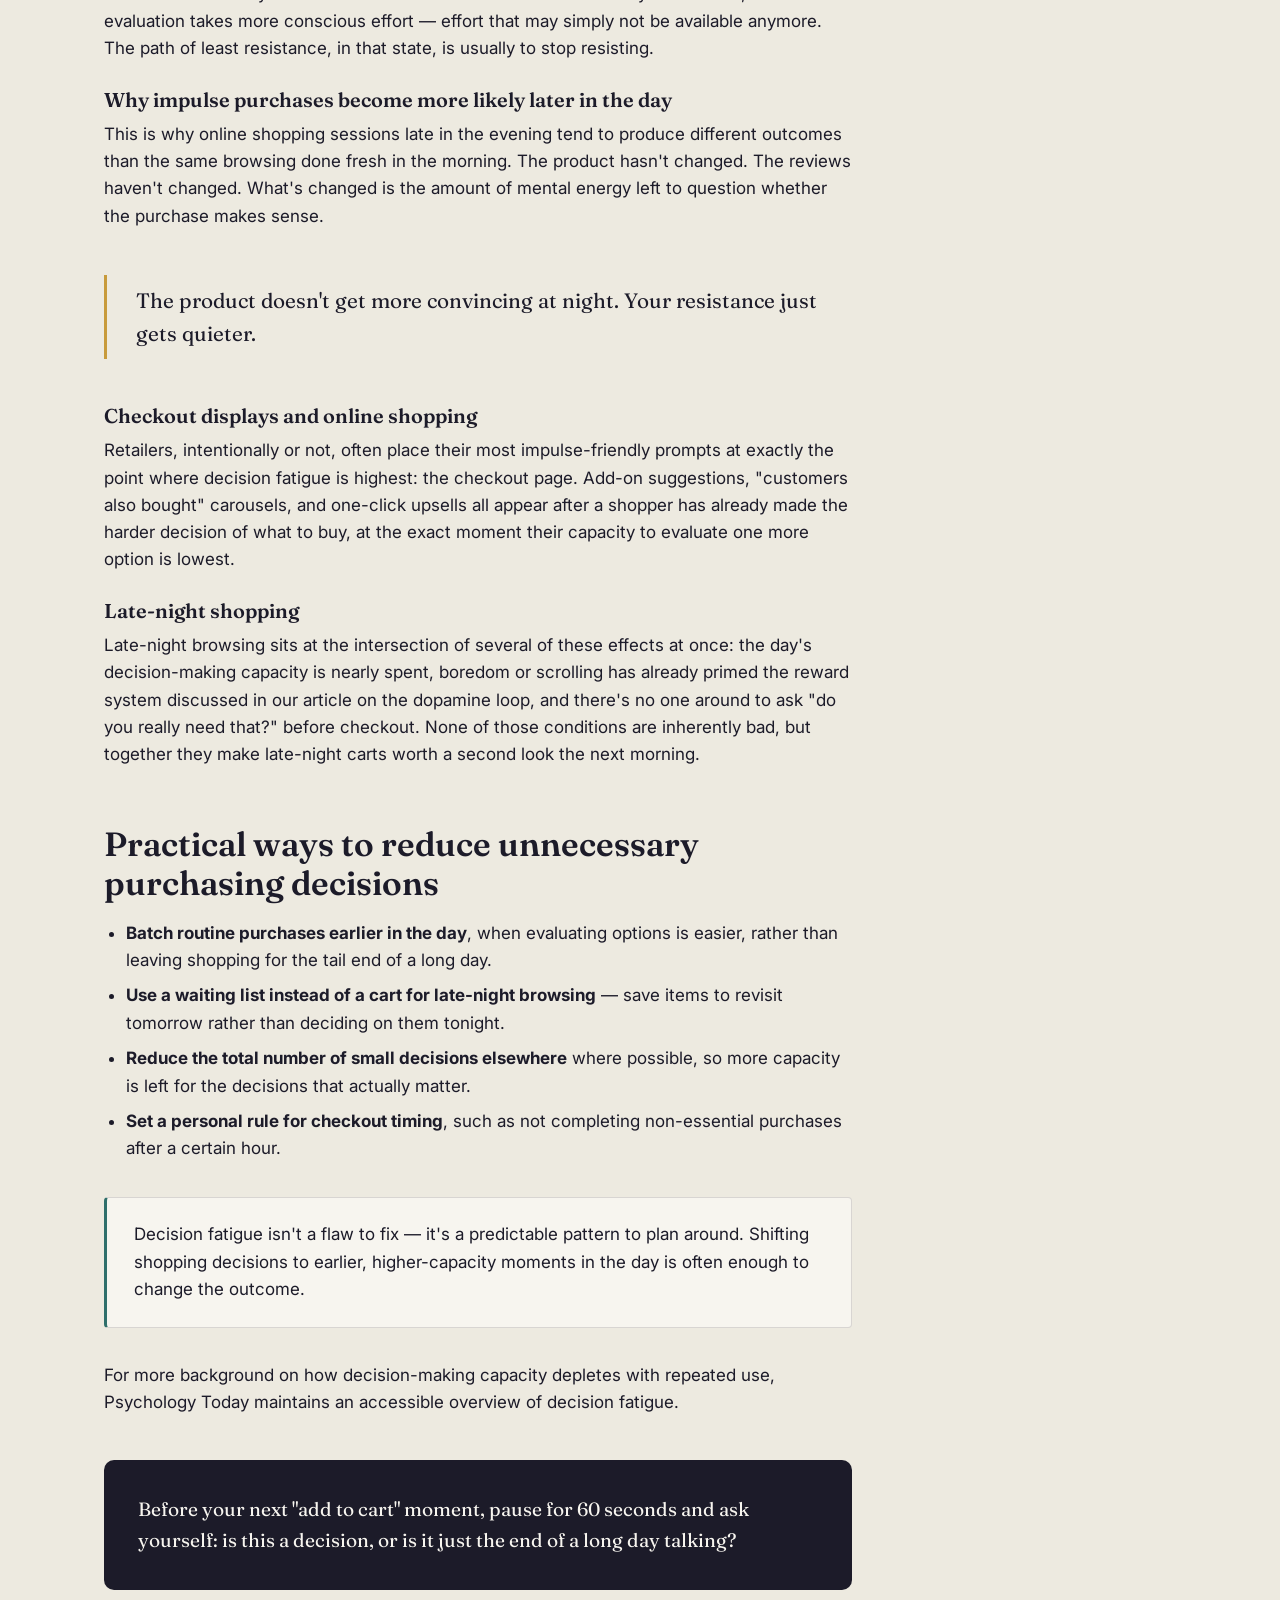
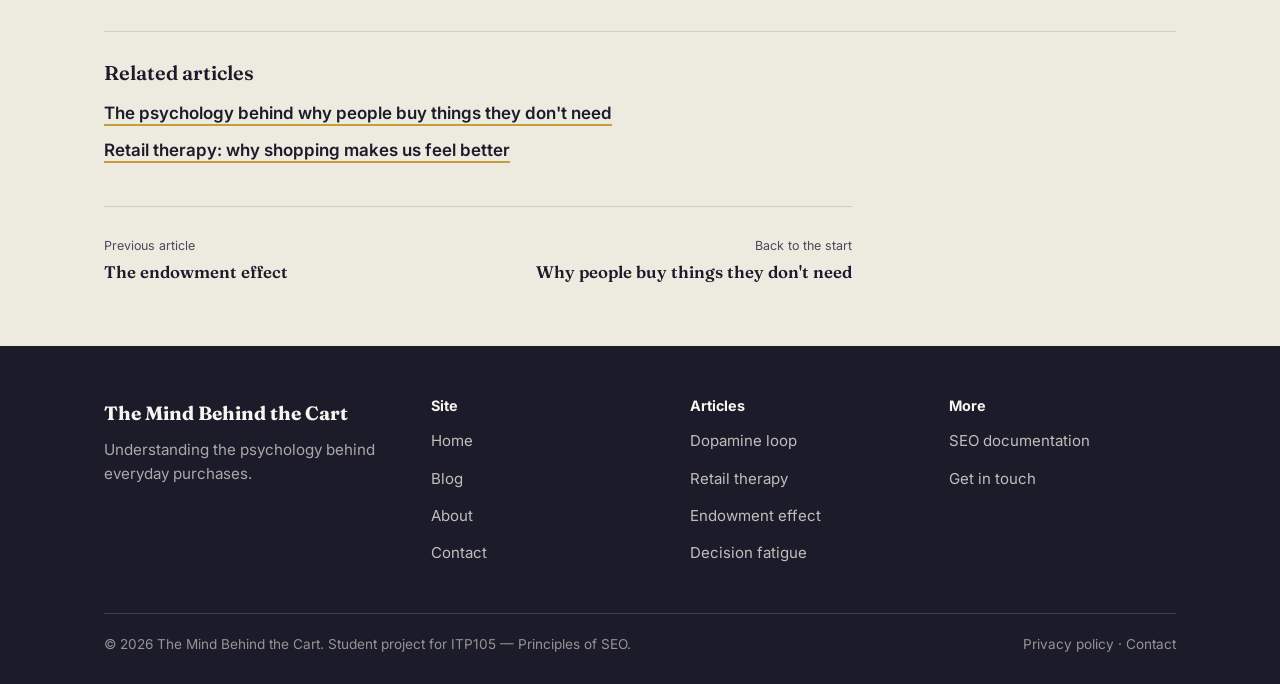
==== commit 913186c5: "Update Publication Date" ====
--- a/site/blog/decision-fatigue-shopping.html
+++ b/site/blog/decision-fatigue-shopping.html
@@ -38,7 +38,7 @@
       <div class="article-meta">
         <span class="article-cat">Willpower</span>
         <span>&middot;</span>
-        <span>Published <time datetime="2026-01-01">[Publication date]</time></span>
+        <span>Published <time datetime="2026-09-07">September 7, 2026</time></span>
         <span>&middot;</span>
         <span>6 min read</span>
       </div>
